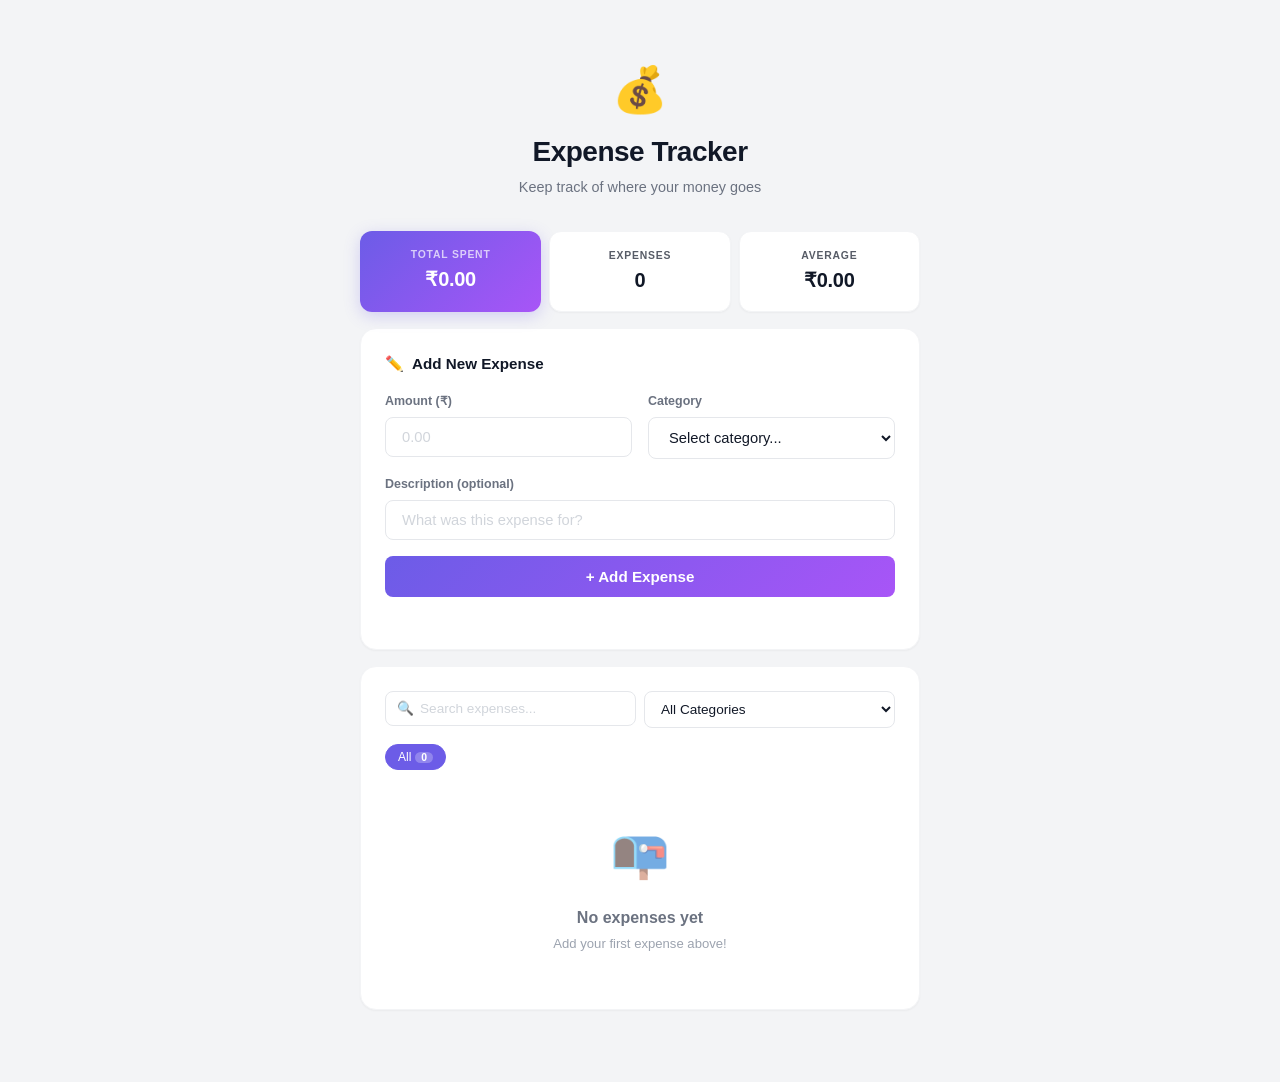
==== index.html @ 18d78943 "Add search and filter system" ====
<!DOCTYPE html>
<html lang="en">
<head>
    <meta charset="UTF-8">
    <meta name="viewport" content="width=device-width, initial-scale=1.0">
    <title>Expense Tracker</title>
    <link rel="stylesheet" href="style.css">
</head>
<body>

<div class="app">

    <!-- Header -->
    <div class="header">
        <span class="header-icon">💰</span>
        <h1>Expense Tracker</h1>
        <p>Keep track of where your money goes</p>
    </div>

    <!-- Summary Cards -->
    <div class="summary-row">
        <div class="summary-card primary">
            <span class="summary-label">Total Spent</span>
            <span class="summary-value" id="totalSpent">₹0.00</span>
        </div>
        <div class="summary-card">
            <span class="summary-label">Expenses</span>
            <span class="summary-value" id="expenseCount">0</span>
        </div>
        <div class="summary-card">
            <span class="summary-label">Average</span>
            <span class="summary-value" id="avgExpense">₹0.00</span>
        </div>
    </div>

    <!-- Add Expense Form -->
    <div class="card">
        <div class="card-title">
            <span>✏️</span> Add New Expense
        </div>

        <div class="form-row">
            <div class="form-group">
                <label for="amountInput">Amount (₹)</label>
                <input type="number" id="amountInput"
                       placeholder="0.00" min="0.01" step="0.01">
            </div>
            <div class="form-group">
                <label for="categorySelect">Category</label>
                <select id="categorySelect">
                    <option value="">Select category...</option>
                </select>
            </div>
        </div>

        <div class="form-group">
            <label for="descInput">Description (optional)</label>
            <input type="text" id="descInput"
                   placeholder="What was this expense for?">
        </div>

        <button class="add-btn" id="addBtn">+ Add Expense</button>
        <p class="error-msg" id="errorMsg"></p>
    </div>

    <!-- Expense List -->
    <div class="card">

        <!-- Search & Filter Bar -->
        <div class="search-filter-bar">
            <div class="search-wrapper">
                <span class="search-icon">🔍</span>
                <input type="text" class="search-input"
                       id="searchInput" placeholder="Search expenses...">
                <button class="search-clear hidden"
                        id="searchClear">&times;</button>
            </div>
            <select class="filter-dropdown" id="filterDropdown">
                <option value="All">All Categories</option>
            </select>
        </div>

        <!-- Results Info -->
        <div class="results-info" id="resultsInfo" style="display:none">
            <span class="results-count" id="resultsCount"></span>
            <button class="clear-filters-btn hidden"
                    id="clearFiltersBtn">Clear filters</button>
        </div>

        <!-- Filter Tabs -->
        <div class="list-header">
            <div class="filter-tabs" id="filterTabs"></div>
            <button class="clear-all-btn" id="clearAllBtn"
                    style="display:none">Clear All</button>
        </div>

        <!-- List Container -->
        <div class="expense-list" id="expenseList"></div>

        <!-- Total Bar -->
        <div id="totalBar"></div>
    </div>

    <!-- Category Breakdown -->
    <div class="card" id="breakdownCard" style="display:none">
        <div class="card-title">
            <span>📊</span> Spending by Category
        </div>
        <div id="breakdownList"></div>
    </div>

    <!-- Save Status -->
    <div class="save-status" id="saveStatus"></div>

</div>

<script src="script.js"></script>
</body>
</html>
---- style.css ----
/* ================================================================
   CSS VARIABLES
   ================================================================ */
:root {
    --primary:        #6C5CE7;
    --primary-light:  #A29BFE;
    --primary-soft:   rgba(108, 92, 231, 0.08);

    --gradient:       linear-gradient(135deg, #6C5CE7 0%, #A855F7 100%);
    --gradient-hover: linear-gradient(135deg, #5A4BD1 0%, #9333EA 100%);

    --danger:         #EF4444;
    --danger-soft:    rgba(239, 68, 68, 0.08);
    --success:        #10B981;

    --bg-page:        #F3F4F6;
    --bg-card:        #FFFFFF;
    --bg-item:        #F9FAFB;
    --bg-item-hover:  #F3F4F6;

    --border:         #E5E7EB;
    --border-light:   #F3F4F6;

    --text-primary:   #111827;
    --text-secondary: #6B7280;
    --text-muted:     #9CA3AF;
    --text-faint:     #D1D5DB;

    --space-xs:       4px;
    --space-sm:       8px;
    --space-md:       16px;
    --space-lg:       24px;
    --space-xl:       32px;

    --radius-sm:      8px;
    --radius-md:      12px;
    --radius-lg:      16px;
    --radius-full:    9999px;

    --shadow-sm:      0 1px 2px rgba(0, 0, 0, 0.04);
    --shadow-md:      0 4px 12px rgba(0, 0, 0, 0.06);
    --shadow-glow:    0 4px 16px rgba(108, 92, 231, 0.25);

    --transition-fast: 0.15s ease;
    --transition:      0.25s ease;
}

/* ================================================================
   RESET & BASE
   ================================================================ */
* {
    margin: 0;
    padding: 0;
    box-sizing: border-box;
}

body {
    font-family: -apple-system, BlinkMacSystemFont, 'Segoe UI', Roboto,
                 'Helvetica Neue', Arial, sans-serif;
    background: var(--bg-page);
    color: var(--text-primary);
    min-height: 100vh;
    padding: var(--space-lg);
    line-height: 1.5;
    -webkit-font-smoothing: antialiased;
}

.app {
    max-width: 560px;
    margin: 0 auto;
}

/* ================================================================
   HEADER
   ================================================================ */
.header {
    text-align: center;
    padding: var(--space-xl) 0;
}

.header-icon {
    font-size: 2.8rem;
    display: block;
    margin-bottom: var(--space-sm);
    animation: bounceIn 0.6s ease-out;
}

@keyframes bounceIn {
    0%   { transform: scale(0.5); opacity: 0; }
    60%  { transform: scale(1.1); }
    100% { transform: scale(1); opacity: 1; }
}

.header h1 {
    font-size: 1.75rem;
    font-weight: 800;
    letter-spacing: -0.5px;
}

.header p {
    color: var(--text-secondary);
    margin-top: var(--space-xs);
    font-size: 0.9rem;
}

/* ================================================================
   CARD
   ================================================================ */
.card {
    background: var(--bg-card);
    border-radius: var(--radius-lg);
    padding: var(--space-lg);
    margin-bottom: var(--space-md);
    box-shadow: var(--shadow-sm);
    border: 1px solid var(--border-light);
    transition: box-shadow var(--transition);
}

.card:hover {
    box-shadow: var(--shadow-md);
}

.card-title {
    font-size: 0.95rem;
    font-weight: 700;
    margin-bottom: var(--space-md);
    display: flex;
    align-items: center;
    gap: var(--space-sm);
}

/* ================================================================
   SUMMARY CARDS
   ================================================================ */
.summary-row {
    display: grid;
    grid-template-columns: repeat(3, 1fr);
    gap: var(--space-sm);
    margin-bottom: var(--space-md);
}

.summary-card {
    background: var(--bg-card);
    border-radius: var(--radius-md);
    padding: var(--space-md) var(--space-sm);
    text-align: center;
    border: 1px solid var(--border-light);
    box-shadow: var(--shadow-sm);
    transition: transform var(--transition), box-shadow var(--transition);
}

.summary-card:hover {
    transform: translateY(-2px);
    box-shadow: var(--shadow-md);
}

.summary-card.primary {
    background: var(--gradient);
    border: none;
    color: white;
    box-shadow: var(--shadow-glow);
}

.summary-label {
    font-size: 0.65rem;
    text-transform: uppercase;
    letter-spacing: 0.8px;
    font-weight: 600;
    opacity: 0.7;
    display: block;
    margin-bottom: 2px;
}

.summary-value {
    font-size: 1.25rem;
    font-weight: 800;
    display: block;
    letter-spacing: -0.3px;
}

/* ================================================================
   FORM
   ================================================================ */
.form-row {
    display: grid;
    grid-template-columns: 1fr 1fr;
    gap: var(--space-md);
}

.form-group {
    margin-bottom: var(--space-md);
}

.form-group label {
    display: block;
    font-size: 0.78rem;
    font-weight: 600;
    color: var(--text-secondary);
    margin-bottom: 6px;
}

.form-group input,
.form-group select {
    width: 100%;
    padding: 11px var(--space-md);
    border: 1.5px solid var(--border);
    border-radius: var(--radius-sm);
    font-size: 0.92rem;
    font-family: inherit;
    outline: none;
    transition: border-color var(--transition), box-shadow var(--transition);
    background: var(--bg-card);
    color: var(--text-primary);
}

.form-group input::placeholder {
    color: var(--text-faint);
}

.form-group input:focus,
.form-group select:focus {
    border-color: var(--primary);
    box-shadow: 0 0 0 3px var(--primary-soft);
}

/* ================================================================
   ADD BUTTON
   ================================================================ */
.add-btn {
    width: 100%;
    padding: 12px;
    background: var(--gradient);
    color: white;
    border: none;
    border-radius: var(--radius-sm);
    font-size: 0.95rem;
    font-weight: 700;
    cursor: pointer;
    transition: transform var(--transition-fast), box-shadow var(--transition-fast);
}

.add-btn:hover {
    background: var(--gradient-hover);
    transform: translateY(-1px);
    box-shadow: var(--shadow-glow);
}

.add-btn:active {
    transform: translateY(0) scale(0.99);
}

.error-msg {
    color: var(--danger);
    font-size: 0.78rem;
    margin-top: var(--space-sm);
    text-align: center;
    min-height: 20px;
    font-weight: 500;
}

/* ================================================================
   SEARCH & FILTER BAR
   ================================================================ */
.search-filter-bar {
    display: grid;
    grid-template-columns: 1fr 1fr;
    gap: var(--space-sm);
    margin-bottom: var(--space-md);
}

.search-wrapper {
    position: relative;
}

.search-icon {
    position: absolute;
    left: 12px;
    top: 50%;
    transform: translateY(-50%);
    font-size: 0.85rem;
    color: var(--text-faint);
    pointer-events: none;
}

.search-input {
    width: 100%;
    padding: 9px 12px 9px 34px;
    border: 1.5px solid var(--border);
    border-radius: var(--radius-sm);
    font-size: 0.85rem;
    font-family: inherit;
    outline: none;
    transition: border-color var(--transition), box-shadow var(--transition);
    background: var(--bg-card);
    color: var(--text-primary);
}

.search-input::placeholder {
    color: var(--text-faint);
}

.search-input:focus {
    border-color: var(--primary);
    box-shadow: 0 0 0 3px var(--primary-soft);
}

.search-clear {
    position: absolute;
    right: 8px;
    top: 50%;
    transform: translateY(-50%);
    background: var(--bg-item);
    border: none;
    color: var(--text-muted);
    font-size: 0.85rem;
    cursor: pointer;
    width: 20px;
    height: 20px;
    border-radius: 50%;
    display: flex;
    align-items: center;
    justify-content: center;
    transition: all var(--transition-fast);
    line-height: 1;
}

.search-clear:hover {
    background: var(--danger-soft);
    color: var(--danger);
}

.search-clear.hidden {
    display: none;
}

.filter-dropdown {
    padding: 9px 12px;
    border: 1.5px solid var(--border);
    border-radius: var(--radius-sm);
    font-size: 0.85rem;
    font-family: inherit;
    outline: none;
    background: var(--bg-card);
    color: var(--text-primary);
    cursor: pointer;
    transition: border-color var(--transition), box-shadow var(--transition);
}

.filter-dropdown:focus {
    border-color: var(--primary);
    box-shadow: 0 0 0 3px var(--primary-soft);
}

/* ================================================================
   RESULTS INFO BAR
   ================================================================ */
.results-info {
    display: flex;
    align-items: center;
    justify-content: space-between;
    font-size: 0.75rem;
    color: var(--text-muted);
    margin-bottom: var(--space-sm);
    padding: 0 var(--space-xs);
}

.results-count {
    font-weight: 600;
}

.clear-filters-btn {
    background: none;
    border: none;
    color: var(--primary);
    font-size: 0.75rem;
    font-weight: 600;
    cursor: pointer;
    font-family: inherit;
    padding: 2px 6px;
    border-radius: var(--radius-sm);
    transition: background var(--transition-fast);
}

.clear-filters-btn:hover {
    background: var(--primary-soft);
}

.clear-filters-btn.hidden {
    display: none;
}

.highlight {
    background: #FEF9C3;
    border-radius: 2px;
    padding: 0 1px;
}

/* ================================================================
   FILTER TABS
   ================================================================ */
.list-header {
    display: flex;
    align-items: center;
    justify-content: space-between;
    margin-bottom: var(--space-md);
    flex-wrap: wrap;
    gap: var(--space-sm);
}

.filter-tabs {
    display: flex;
    gap: 6px;
    flex-wrap: wrap;
}

.filter-tab {
    padding: 5px 12px;
    border: 1.5px solid var(--border);
    border-radius: var(--radius-full);
    font-size: 0.75rem;
    font-weight: 500;
    cursor: pointer;
    background: var(--bg-card);
    color: var(--text-secondary);
    transition: all var(--transition-fast);
    font-family: inherit;
}

.filter-tab:hover {
    border-color: var(--primary-light);
    color: var(--primary);
    background: var(--primary-soft);
}

.filter-tab.active {
    background: var(--primary);
    color: white;
    border-color: var(--primary);
}

.filter-count {
    display: inline-block;
    background: rgba(255, 255, 255, 0.25);
    border-radius: var(--radius-full);
    padding: 0 6px;
    font-size: 0.65rem;
    margin-left: 4px;
    font-weight: 700;
}

.filter-tab:not(.active) .filter-count {
    background: var(--bg-item);
    color: var(--text-muted);
}

.clear-all-btn {
    padding: 5px 12px;
    border: 1.5px solid var(--danger);
    border-radius: var(--radius-sm);
    background: none;
    color: var(--danger);
    font-size: 0.72rem;
    font-weight: 600;
    cursor: pointer;
    font-family: inherit;
    transition: all var(--transition-fast);
}

.clear-all-btn:hover {
    background: var(--danger);
    color: white;
}

/* ================================================================
   EXPENSE LIST
   ================================================================ */
.expense-list {
    display: flex;
    flex-direction: column;
    gap: var(--space-sm);
}

.expense-item {
    display: flex;
    align-items: center;
    gap: var(--space-md);
    background: var(--bg-item);
    border-radius: var(--radius-md);
    padding: var(--space-md);
    transition: background var(--transition-fast), transform var(--transition-fast);
    animation: slideIn 0.35s ease-out both;
    border-left: 3px solid transparent;
}

.expense-item:hover {
    background: var(--bg-item-hover);
    transform: translateX(2px);
}

/* Staggered entry animation */
.expense-item:nth-child(1)  { animation-delay: 0s; }
.expense-item:nth-child(2)  { animation-delay: 0.04s; }
.expense-item:nth-child(3)  { animation-delay: 0.06s; }
.expense-item:nth-child(4)  { animation-delay: 0.08s; }
.expense-item:nth-child(5)  { animation-delay: 0.10s; }
.expense-item:nth-child(6)  { animation-delay: 0.12s; }
.expense-item:nth-child(7)  { animation-delay: 0.14s; }
.expense-item:nth-child(8)  { animation-delay: 0.16s; }
.expense-item:nth-child(9)  { animation-delay: 0.18s; }
.expense-item:nth-child(10) { animation-delay: 0.20s; }

@keyframes slideIn {
    from { opacity: 0; transform: translateY(-6px) translateX(-4px); }
    to   { opacity: 1; transform: translateY(0) translateX(0); }
}

.expense-icon {
    font-size: 1.3rem;
    width: 40px;
    height: 40px;
    display: flex;
    align-items: center;
    justify-content: center;
    border-radius: var(--radius-sm);
    flex-shrink: 0;
}

.expense-details {
    flex: 1;
    min-width: 0;
}

.expense-category {
    font-weight: 600;
    font-size: 0.88rem;
}

.expense-desc {
    font-size: 0.76rem;
    color: var(--text-muted);
    white-space: nowrap;
    overflow: hidden;
    text-overflow: ellipsis;
    margin-top: 1px;
}

.expense-date {
    font-size: 0.68rem;
    color: var(--text-faint);
    margin-top: 2px;
}

.expense-right {
    display: flex;
    align-items: center;
    gap: var(--space-sm);
    flex-shrink: 0;
}

.expense-amount {
    font-weight: 700;
    font-size: 0.95rem;
    color: var(--danger);
}

.delete-btn {
    background: none;
    border: none;
    color: var(--text-faint);
    font-size: 1.1rem;
    cursor: pointer;
    padding: 6px;
    border-radius: var(--radius-sm);
    transition: all var(--transition-fast);
    line-height: 1;
    display: flex;
    align-items: center;
    justify-content: center;
    width: 32px;
    height: 32px;
}

.delete-btn:hover {
    background: var(--danger-soft);
    color: var(--danger);
}

.delete-btn:active {
    transform: scale(0.9);
}

/* ================================================================
   EMPTY STATE
   ================================================================ */
.empty-state {
    text-align: center;
    padding: var(--space-xl) var(--space-lg);
    color: var(--text-muted);
}

.empty-state .empty-icon {
    font-size: 3rem;
    display: block;
    margin-bottom: var(--space-md);
    opacity: 0.6;
}

.empty-state .empty-title {
    font-weight: 600;
    color: var(--text-secondary);
    margin-bottom: var(--space-xs);
}

.empty-state .empty-sub {
    font-size: 0.82rem;
}

/* ================================================================
   TOTAL BAR
   ================================================================ */
.total-bar {
    border-top: 2px dashed var(--border);
    margin-top: var(--space-md);
    padding-top: var(--space-md);
    display: flex;
    justify-content: space-between;
    align-items: center;
}

.total-bar-label {
    font-size: 0.9rem;
    font-weight: 700;
}

.total-bar-count {
    font-weight: 400;
    color: var(--text-muted);
    font-size: 0.82rem;
}

.total-bar-amount {
    font-size: 1.25rem;
    font-weight: 800;
    background: var(--gradient);
    -webkit-background-clip: text;
    -webkit-text-fill-color: transparent;
    background-clip: text;
}

/* ================================================================
   BREAKDOWN
   ================================================================ */
.breakdown-item {
    margin-bottom: var(--space-md);
}

.breakdown-item:last-child {
    margin-bottom: 0;
}

.breakdown-header {
    display: flex;
    justify-content: space-between;
    font-size: 0.82rem;
    margin-bottom: 6px;
}

.breakdown-name {
    font-weight: 600;
}

.breakdown-amount {
    color: var(--text-secondary);
    font-weight: 600;
    font-size: 0.78rem;
}

.breakdown-pct {
    color: var(--text-muted);
    font-weight: 400;
}

.breakdown-bar-bg {
    height: 10px;
    background: var(--bg-item);
    border-radius: var(--radius-full);
    overflow: hidden;
}

.breakdown-bar {
    height: 100%;
    border-radius: var(--radius-full);
    transition: width 0.6s ease-out;
    min-width: 4px;
}

/* ================================================================
   SAVE STATUS
   ================================================================ */
.save-status {
    text-align: center;
    font-size: 0.72rem;
    color: var(--text-faint);
    padding: var(--space-sm) 0 var(--space-md);
    min-height: 32px;
    font-weight: 500;
}

.save-status.saved {
    color: var(--success);
    animation: flashStatus 2.5s ease-out;
}

@keyframes flashStatus {
    0%   { color: var(--success); }
    75%  { color: var(--success); }
    100% { color: var(--text-faint); }
}

/* ================================================================
   RESPONSIVE
   ================================================================ */
@media (max-width: 500px) {
    body { padding: var(--space-md); }
    .summary-row { grid-template-columns: 1fr; }
    .form-row { grid-template-columns: 1fr; }
    .search-filter-bar { grid-template-columns: 1fr; }
    .header h1 { font-size: 1.4rem; }
    .header-icon { font-size: 2.2rem; }
    .summary-value { font-size: 1.1rem; }
    .card { padding: var(--space-md); }
    .expense-item { padding: 12px; gap: var(--space-sm); }
    .expense-icon { width: 36px; height: 36px; font-size: 1.1rem; }
}

/* ================================================================
   ACCESSIBILITY
   ================================================================ */
*:focus-visible {
    outline: 2px solid var(--primary);
    outline-offset: 2px;
}

*:focus:not(:focus-visible) {
    outline: none;
}
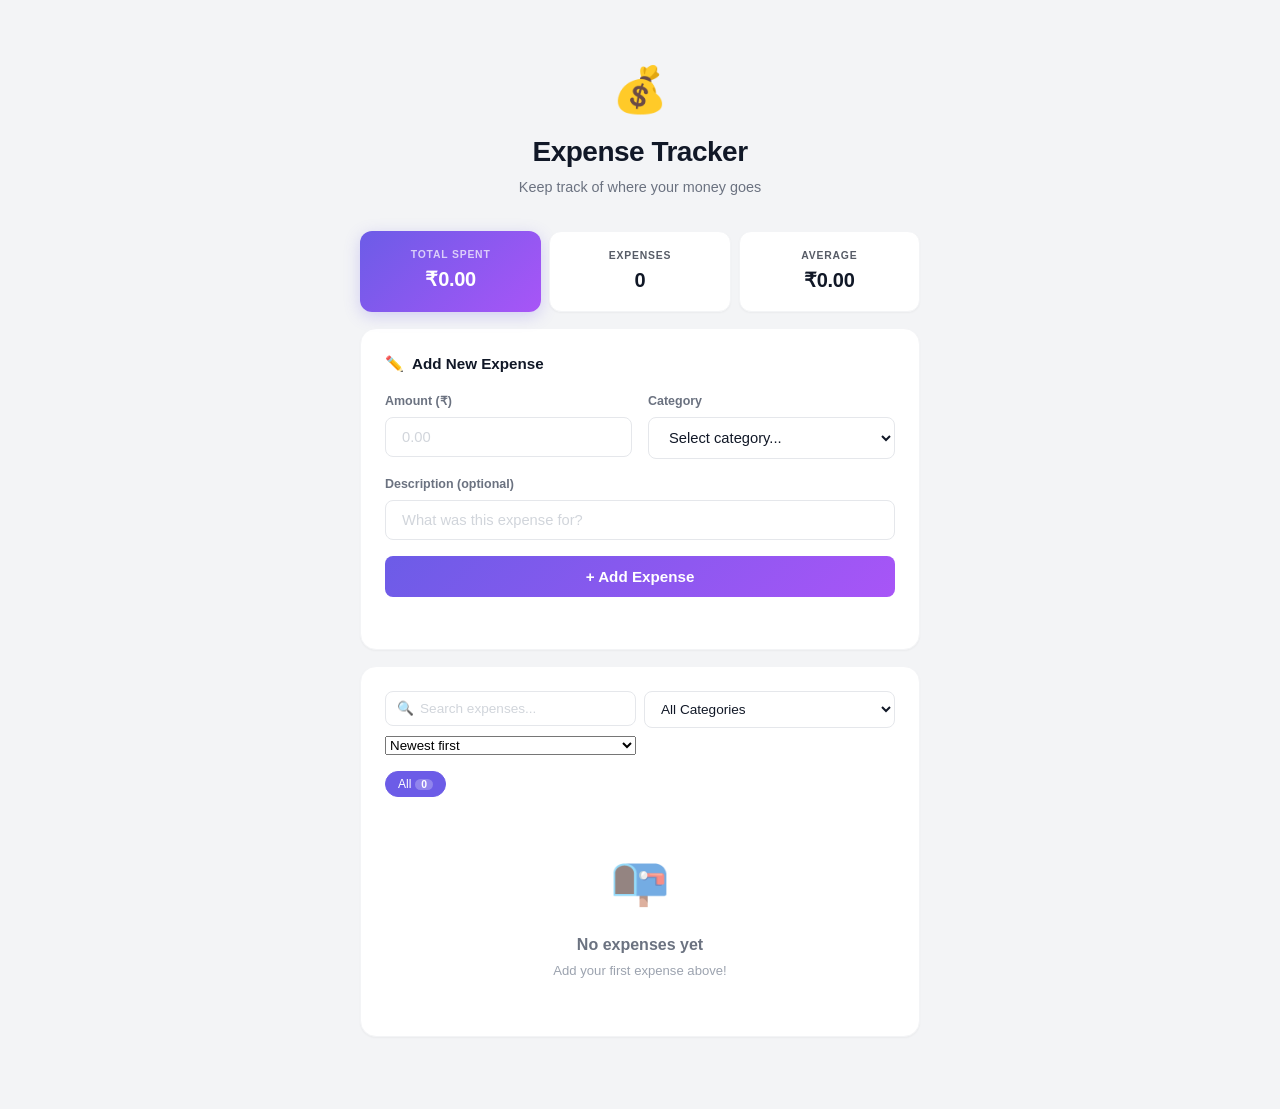
==== commit 941c0701: "Add sorting dropdown to expense filter" ====
--- a/index.html
+++ b/index.html
@@ -68,17 +68,32 @@
 
         <!-- Search & Filter Bar -->
         <div class="search-filter-bar">
-            <div class="search-wrapper">
-                <span class="search-icon">🔍</span>
-                <input type="text" class="search-input"
-                       id="searchInput" placeholder="Search expenses...">
-                <button class="search-clear hidden"
-                        id="searchClear">&times;</button>
-            </div>
-            <select class="filter-dropdown" id="filterDropdown">
-                <option value="All">All Categories</option>
-            </select>
-        </div>
+
+    <!-- Search (unchanged) -->
+    <div class="search-wrapper">
+        <span class="search-icon">🔍</span>
+        <input type="text" class="search-input"
+               id="searchInput" placeholder="Search expenses...">
+        <button class="search-clear hidden"
+                id="searchClear">&times;</button>
+    </div>
+
+    <!-- Category filter (unchanged) -->
+    <select class="filter-dropdown" id="filterDropdown">
+        <option value="All">All Categories</option>
+    </select>
+
+    <!-- NEW: Sort dropdown -->
+    <select class="sort-dropdown" id="sortDropdown">
+        <option value="date-desc">Newest first</option>
+        <option value="date-asc">Oldest first</option>
+        <option value="amount-desc">Highest amount</option>
+        <option value="amount-asc">Lowest amount</option>
+        <option value="category-asc">Category A→Z</option>
+        <option value="category-desc">Category Z→A</option>
+    </select>
+
+</div>
 
         <!-- Results Info -->
         <div class="results-info" id="resultsInfo" style="display:none">
@@ -116,4 +131,4 @@
 
 <script src="script.js"></script>
 </body>
-</html>+</html>
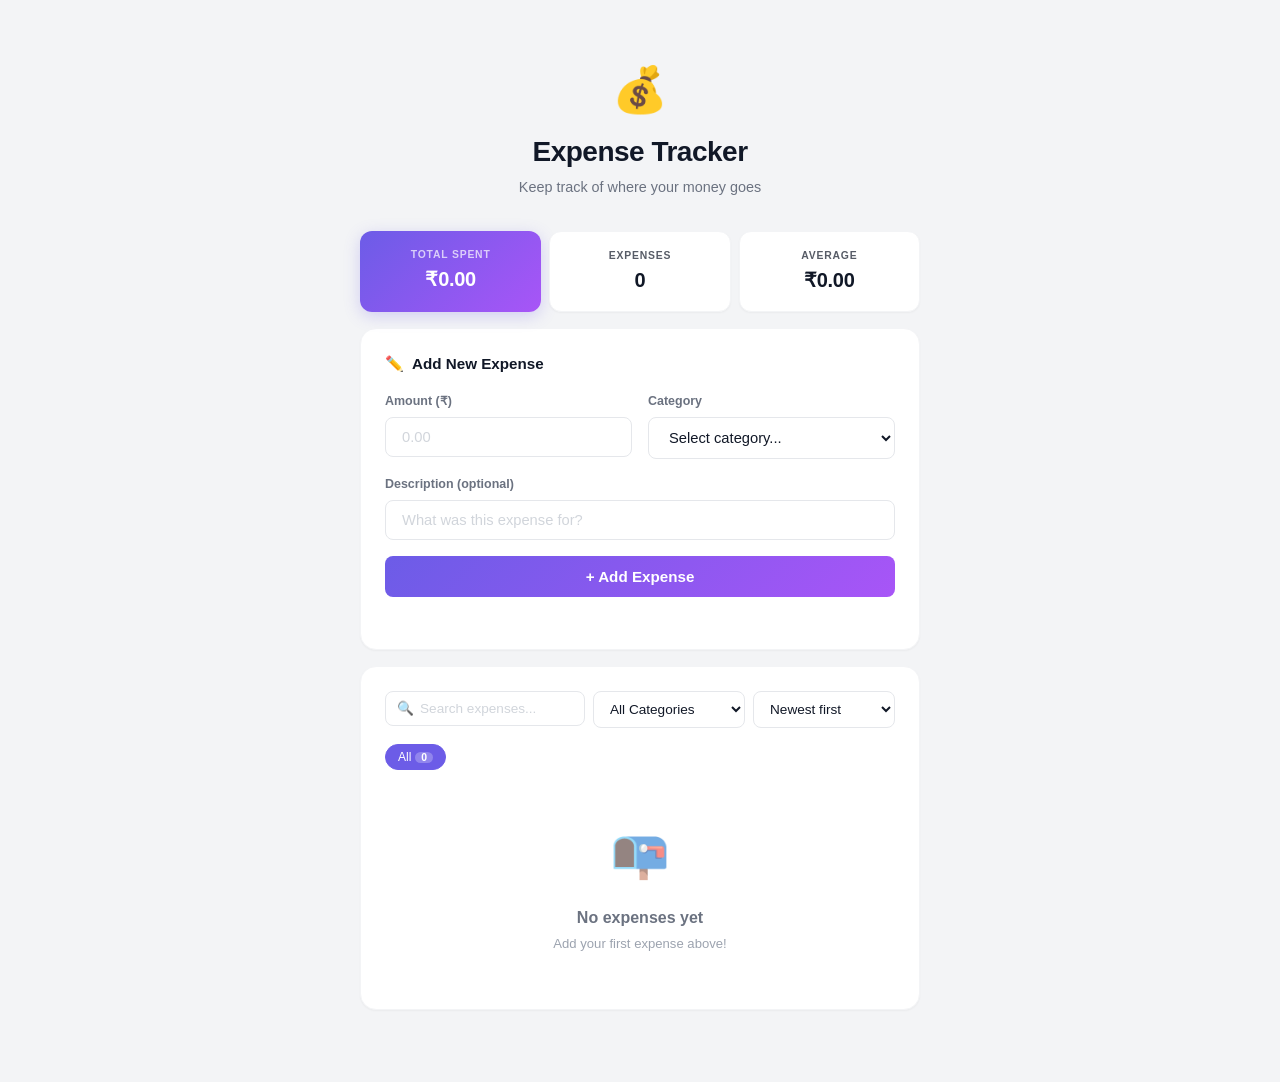
==== commit 3f81e95a: "Add weekly and monthly summary" ====
--- a/index.html
+++ b/index.html
@@ -124,6 +124,14 @@
         <div id="breakdownList"></div>
     </div>
 
+        <!-- Time Summary (NEW) -->
+    <div class="card" id="timeSummaryCard" style="display:none">
+        <div class="card-title">
+            <span>📅</span> Time Summary
+        </div>
+        <div class="time-summary-row" id="timeSummaryContent"></div>
+    </div>
+
     <!-- Save Status -->
     <div class="save-status" id="saveStatus"></div>
 
--- a/style.css
+++ b/style.css
@@ -263,10 +263,30 @@
    ================================================================ */
 .search-filter-bar {
     display: grid;
-    grid-template-columns: 1fr 1fr;
+    grid-template-columns: 2fr 1fr 1fr;  /* Search gets more space */
     gap: var(--space-sm);
     margin-bottom: var(--space-md);
 }
+
+/* Sort dropdown (same style as filter dropdown) */
+.sort-dropdown {
+    padding: 9px 12px;
+    border: 1.5px solid var(--border);
+    border-radius: var(--radius-sm);
+    font-size: 0.85rem;
+    font-family: inherit;
+    outline: none;
+    background: var(--bg-card);
+    color: var(--text-primary);
+    cursor: pointer;
+    transition: border-color var(--transition), box-shadow var(--transition);
+}
+
+.sort-dropdown:focus {
+    border-color: var(--primary);
+    box-shadow: 0 0 0 3px var(--primary-soft);
+}
+
 
 .search-wrapper {
     position: relative;
@@ -733,6 +753,15 @@
     .expense-icon { width: 36px; height: 36px; font-size: 1.1rem; }
 }
 
+
+@media (max-width: 500px) {
+    .search-filter-bar {
+        grid-template-columns: 1fr;
+    }
+}
+
+
+
 /* ================================================================
    ACCESSIBILITY
    ================================================================ */
@@ -743,4 +772,5 @@
 
 *:focus:not(:focus-visible) {
     outline: none;
-}+}
+
